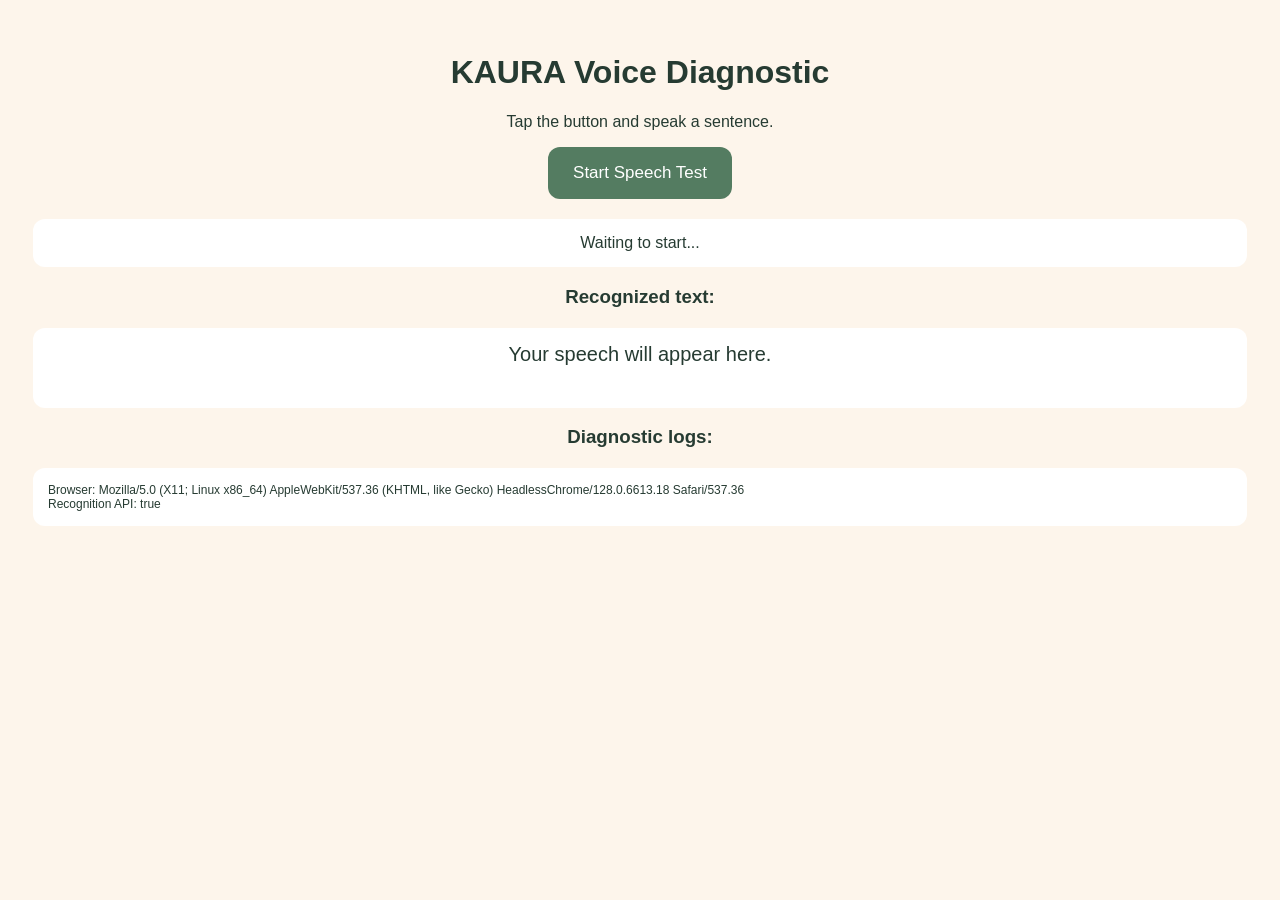
==== templates/stt-test.html @ b36bb2ef "Updated speech" ====
<!DOCTYPE html>
<html lang="en">
<head>
    <meta charset="UTF-8">
    <meta name="viewport" content="width=device-width, initial-scale=1">
    <title>KAURA Speech Test</title>
    <style>
        body {
            font-family: Arial, sans-serif;
            background: #fdf5eb;
            color: #263b32;
            padding: 25px;
            text-align: center;
        }

        button {
            padding: 16px 25px;
            background: #547c61;
            color: white;
            border: 0;
            border-radius: 12px;
            font-size: 17px;
        }

        #status, #result, #logs {
            margin-top: 20px;
            padding: 15px;
            background: white;
            border-radius: 12px;
            overflow-wrap: anywhere;
        }

        #result {
            min-height: 50px;
            font-size: 20px;
        }

        #logs {
            text-align: left;
            font-size: 12px;
            white-space: pre-wrap;
        }
    </style>
</head>
<body>

    <h1>KAURA Voice Diagnostic</h1>

    <p>Tap the button and speak a sentence.</p>

    <button id="start">Start Speech Test</button>

    <div id="status">Waiting to start...</div>

    <h3>Recognized text:</h3>
    <div id="result">Your speech will appear here.</div>

    <h3>Diagnostic logs:</h3>
    <div id="logs"></div>

<script>
const statusBox = document.getElementById("status");
const resultBox = document.getElementById("result");
const logsBox = document.getElementById("logs");

function log(message) {
    console.log(message);
    logsBox.textContent += message + "\n";
}

const Recognition =
    window.SpeechRecognition ||
    window.webkitSpeechRecognition;

log("Browser: " + navigator.userAgent);
log("Recognition API: " + Boolean(Recognition));

if (!Recognition) {
    statusBox.textContent =
        "Speech Recognition API NOT SUPPORTED";
} else {

    const recognition = new Recognition();

    recognition.lang = "en-IN";
    recognition.continuous = false;
    recognition.interimResults = true;

    recognition.onstart = () => {
        statusBox.textContent = "Microphone started. Speak now.";
        log("EVENT: onstart");
    };

    recognition.onaudiostart = () => {
        log("EVENT: onaudiostart");
    };

    recognition.onsoundstart = () => {
        log("EVENT: onsoundstart");
    };

    recognition.onspeechstart = () => {
        log("EVENT: onspeechstart");
    };

    recognition.onresult = (event) => {

        let text = "";

        for (let i = event.resultIndex;
             i < event.results.length; i++) {

            text += event.results[i][0].transcript + " ";

        }

        resultBox.textContent = text;

        log("TRANSCRIPT: " + text);
    };

    recognition.onerror = (event) => {
        statusBox.textContent =
            "Recognition error: " + event.error;

        log("ERROR: " + event.error);
    };

    recognition.onend = () => {
        log("EVENT: onend");
        statusBox.textContent += " | Recognition ended.";
    };

    document.getElementById("start").onclick = () => {

        resultBox.textContent = "Listening...";

        logsBox.textContent = "";

        try {
            recognition.start();
            statusBox.textContent = "Starting...";
        } catch (error) {
            log("START ERROR: " + error.message);
            statusBox.textContent = error.message;
        }
    };
}
</script>

</body>
</html>
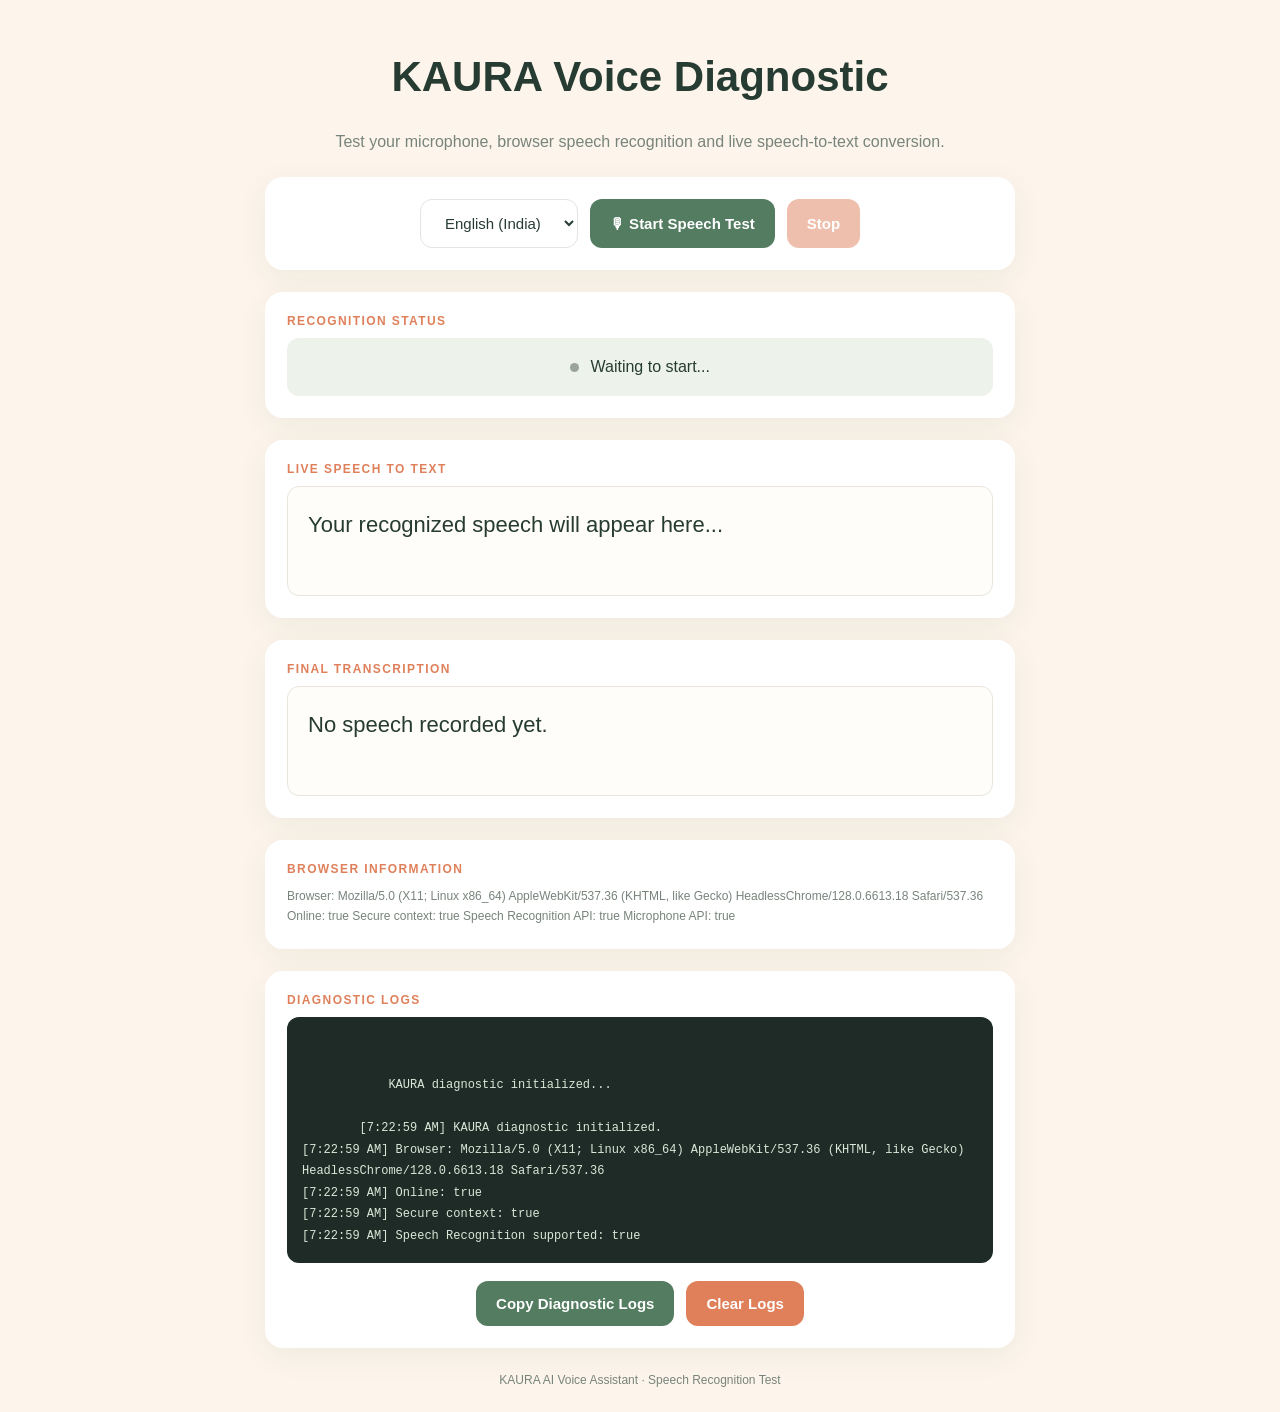
==== commit c79315b6: "Updated stt speech" ====
--- a/templates/stt-test.html
+++ b/templates/stt-test.html
@@ -1,152 +1,904 @@
 
 <!DOCTYPE html>
 <html lang="en">
+
 <head>
     <meta charset="UTF-8">
-    <meta name="viewport" content="width=device-width, initial-scale=1">
-    <title>KAURA Speech Test</title>
+
+    <meta name="viewport"
+          content="width=device-width, initial-scale=1.0">
+
+    <meta name="theme-color" content="#fdf5eb">
+
+    <title>KAURA | Speech Recognition Diagnostic</title>
+
     <style>
+
+        * {
+            box-sizing: border-box;
+        }
+
         body {
+            margin: 0;
+            padding: 25px 16px;
+            min-height: 100vh;
             font-family: Arial, sans-serif;
+            color: #263b32;
             background: #fdf5eb;
-            color: #263b32;
-            padding: 25px;
+        }
+
+        .container {
+            width: min(750px, 100%);
+            margin: auto;
+        }
+
+        h1 {
             text-align: center;
-        }
-
-        button {
-            padding: 16px 25px;
-            background: #547c61;
-            color: white;
+            font-size: clamp(27px, 6vw, 42px);
+        }
+
+        .subtitle {
+            text-align: center;
+            color: #78847b;
+            line-height: 1.6;
+        }
+
+        .panel {
+            margin-top: 22px;
+            padding: 22px;
+            border-radius: 18px;
+            background: white;
+            box-shadow: 0 8px 30px #263b3210;
+        }
+
+        .controls {
+            display: flex;
+            justify-content: center;
+            flex-wrap: wrap;
+            gap: 12px;
+        }
+
+        button, select {
+            padding: 14px 20px;
             border: 0;
             border-radius: 12px;
-            font-size: 17px;
-        }
-
-        #status, #result, #logs {
-            margin-top: 20px;
+            font-size: 15px;
+        }
+
+        button {
+            color: white;
+            background: #547c61;
+            cursor: pointer;
+            font-weight: bold;
+        }
+
+        button:disabled {
+            opacity: .5;
+            cursor: not-allowed;
+        }
+
+        button.stop {
+            background: #df805b;
+        }
+
+        select {
+            border: 1px solid #e4e4e4;
+            background: white;
+            color: #263b32;
+        }
+
+        .status {
+            padding: 17px;
+            border-radius: 12px;
+            background: #edf3eb;
+            text-align: center;
+            line-height: 1.5;
+            overflow-wrap: anywhere;
+        }
+
+        .status.error {
+            background: #fbe8e3;
+            color: #a13f2e;
+        }
+
+        .status.success {
+            background: #e4f2e6;
+            color: #345a42;
+        }
+
+        .result {
+            min-height: 110px;
+            padding: 20px;
+            border: 1px solid #e9e5dc;
+            border-radius: 12px;
+            background: #fffdf9;
+            font-size: 22px;
+            line-height: 1.6;
+            overflow-wrap: anywhere;
+        }
+
+        .label {
+            margin-bottom: 10px;
+            font-size: 12px;
+            font-weight: bold;
+            letter-spacing: 1.4px;
+            color: #df805b;
+        }
+
+        .logs {
+            max-height: 270px;
+            overflow-y: auto;
             padding: 15px;
-            background: white;
             border-radius: 12px;
+            background: #1f2b26;
+            color: #d9e8d9;
+            font-family: monospace;
+            font-size: 12px;
+            line-height: 1.8;
+            white-space: pre-wrap;
             overflow-wrap: anywhere;
         }
 
-        #result {
-            min-height: 50px;
-            font-size: 20px;
-        }
-
-        #logs {
-            text-align: left;
+        .info {
+            color: #78847b;
             font-size: 12px;
-            white-space: pre-wrap;
-        }
+            line-height: 1.7;
+        }
+
+        .dot {
+            display: inline-block;
+            width: 9px;
+            height: 9px;
+            margin-right: 7px;
+            border-radius: 50%;
+            background: #9ba49b;
+        }
+
+        .dot.active {
+            background: #4ca66b;
+            box-shadow: 0 0 0 4px #4ca66b25;
+        }
+
+        footer {
+            margin-top: 25px;
+            color: #78847b;
+            text-align: center;
+            font-size: 12px;
+        }
+
     </style>
+
 </head>
+
 <body>
 
+<div class="container">
+
     <h1>KAURA Voice Diagnostic</h1>
 
-    <p>Tap the button and speak a sentence.</p>
-
-    <button id="start">Start Speech Test</button>
-
-    <div id="status">Waiting to start...</div>
-
-    <h3>Recognized text:</h3>
-    <div id="result">Your speech will appear here.</div>
-
-    <h3>Diagnostic logs:</h3>
-    <div id="logs"></div>
+    <p class="subtitle">
+        Test your microphone, browser speech recognition
+        and live speech-to-text conversion.
+    </p>
+
+
+    <!-- CONTROLS -->
+
+    <section class="panel">
+
+        <div class="controls">
+
+            <select id="language">
+
+                <option value="en-IN">English (India)</option>
+
+                <option value="en-US">English (US)</option>
+
+                <option value="en-GB">English (UK)</option>
+
+                <option value="hi-IN">Hindi</option>
+
+            </select>
+
+            <button id="startButton">
+                🎙 Start Speech Test
+            </button>
+
+            <button id="stopButton" class="stop" disabled>
+                Stop
+            </button>
+
+        </div>
+
+    </section>
+
+
+    <!-- STATUS -->
+
+    <section class="panel">
+
+        <div class="label">RECOGNITION STATUS</div>
+
+        <div class="status" id="status">
+
+            <span class="dot"></span>
+
+            Waiting to start...
+
+        </div>
+
+    </section>
+
+
+    <!-- LIVE TRANSCRIPTION -->
+
+    <section class="panel">
+
+        <div class="label">LIVE SPEECH TO TEXT</div>
+
+        <div class="result" id="result">
+
+            Your recognized speech will appear here...
+
+        </div>
+
+    </section>
+
+
+    <!-- FINAL RESULT -->
+
+    <section class="panel">
+
+        <div class="label">FINAL TRANSCRIPTION</div>
+
+        <div class="result" id="finalResult">
+
+            No speech recorded yet.
+
+        </div>
+
+    </section>
+
+
+    <!-- DIAGNOSTICS -->
+
+    <section class="panel">
+
+        <div class="label">BROWSER INFORMATION</div>
+
+        <div id="browserInfo" class="info"></div>
+
+    </section>
+
+
+    <!-- LOGS -->
+
+    <section class="panel">
+
+        <div class="label">DIAGNOSTIC LOGS</div>
+
+        <div class="logs" id="logs">
+
+            KAURA diagnostic initialized...
+
+        </div>
+
+        <br>
+
+        <div class="controls">
+
+            <button id="copyButton">
+                Copy Diagnostic Logs
+            </button>
+
+            <button id="clearButton" class="stop">
+                Clear Logs
+            </button>
+
+        </div>
+
+    </section>
+
+
+    <footer>
+        KAURA AI Voice Assistant · Speech Recognition Test
+    </footer>
+
+</div>
+
 
 <script>
+
+"use strict";
+
+
+// ======================================
+// ELEMENTS
+// ======================================
+
 const statusBox = document.getElementById("status");
+
 const resultBox = document.getElementById("result");
+
+const finalResultBox =
+    document.getElementById("finalResult");
+
 const logsBox = document.getElementById("logs");
 
-function log(message) {
-    console.log(message);
-    logsBox.textContent += message + "\n";
-}
-
-const Recognition =
+const startButton =
+    document.getElementById("startButton");
+
+const stopButton =
+    document.getElementById("stopButton");
+
+const languageSelect =
+    document.getElementById("language");
+
+const browserInfo =
+    document.getElementById("browserInfo");
+
+
+// ======================================
+// STATE
+// ======================================
+
+const SpeechRecognition =
     window.SpeechRecognition ||
     window.webkitSpeechRecognition;
 
+let recognition = null;
+
+let isRunning = false;
+
+let isStarting = false;
+
+let finalTranscript = "";
+
+let startTimer = null;
+
+
+// ======================================
+// LOGGING
+// ======================================
+
+function log(message) {
+
+    const time = new Date().toLocaleTimeString();
+
+    const line = `[${time}] ${message}`;
+
+    console.log(line);
+
+    logsBox.textContent += line + "\n";
+
+    logsBox.scrollTop = logsBox.scrollHeight;
+
+}
+
+
+function setStatus(message, type = "") {
+
+    statusBox.className = "status";
+
+    if (type) {
+        statusBox.classList.add(type);
+    }
+
+    statusBox.innerHTML = "";
+
+    const dot = document.createElement("span");
+
+    dot.className = "dot";
+
+    if (type === "success") {
+        dot.classList.add("active");
+    }
+
+    statusBox.appendChild(dot);
+
+    statusBox.appendChild(
+        document.createTextNode(message)
+    );
+
+}
+
+
+// ======================================
+// BROWSER INFORMATION
+// ======================================
+
+browserInfo.textContent =
+    "Browser: " + navigator.userAgent +
+    "\nOnline: " + navigator.onLine +
+    "\nSecure context: " + window.isSecureContext +
+    "\nSpeech Recognition API: " + Boolean(SpeechRecognition) +
+    "\nMicrophone API: " +
+    Boolean(navigator.mediaDevices?.getUserMedia);
+
+
+log("KAURA diagnostic initialized.");
+
 log("Browser: " + navigator.userAgent);
-log("Recognition API: " + Boolean(Recognition));
-
-if (!Recognition) {
-    statusBox.textContent =
-        "Speech Recognition API NOT SUPPORTED";
-} else {
-
-    const recognition = new Recognition();
-
-    recognition.lang = "en-IN";
-    recognition.continuous = false;
-    recognition.interimResults = true;
-
-    recognition.onstart = () => {
-        statusBox.textContent = "Microphone started. Speak now.";
-        log("EVENT: onstart");
+
+log("Online: " + navigator.onLine);
+
+log("Secure context: " + window.isSecureContext);
+
+log("Speech Recognition supported: " + Boolean(SpeechRecognition));
+
+
+// ======================================
+// CHECK SUPPORT
+// ======================================
+
+if (!SpeechRecognition) {
+
+    setStatus(
+        "Speech Recognition API is not supported by this browser.",
+        "error"
+    );
+
+    startButton.disabled = true;
+
+    log("ERROR: Speech Recognition API unavailable.");
+
+}
+
+
+// ======================================
+// CREATE RECOGNITION
+// ======================================
+
+function createRecognition() {
+
+    const r = new SpeechRecognition();
+
+    r.lang = languageSelect.value;
+
+    r.continuous = false;
+
+    r.interimResults = true;
+
+    r.maxAlternatives = 3;
+
+    return r;
+
+}
+
+
+// ======================================
+// START RECOGNITION
+// ======================================
+
+function startTest() {
+
+    if (!SpeechRecognition) {
+        return;
+    }
+
+    if (isRunning || isStarting) {
+
+        log("Recognition is already running or starting.");
+
+        return;
+
+    }
+
+    if (!navigator.onLine) {
+
+        setStatus(
+            "Internet connection unavailable.",
+            "error"
+        );
+
+        return;
+
+    }
+
+    finalTranscript = "";
+
+    resultBox.textContent = "Listening...";
+
+    finalResultBox.textContent = "Waiting for final speech...";
+
+    logsBox.textContent = "";
+
+    isStarting = true;
+
+    startButton.disabled = true;
+
+    stopButton.disabled = false;
+
+    const currentRecognition = createRecognition();
+
+    recognition = currentRecognition;
+
+
+    currentRecognition.onstart = () => {
+
+        if (recognition !== currentRecognition) return;
+
+        isStarting = false;
+
+        isRunning = true;
+
+        setStatus(
+            "Microphone active. Speak now.",
+            "success"
+        );
+
+        log("EVENT: recognition started.");
+
     };
 
-    recognition.onaudiostart = () => {
-        log("EVENT: onaudiostart");
+
+    currentRecognition.onaudiostart = () => {
+
+        log("EVENT: microphone audio started.");
+
     };
 
-    recognition.onsoundstart = () => {
-        log("EVENT: onsoundstart");
+
+    currentRecognition.onsoundstart = () => {
+
+        log("EVENT: sound detected.");
+
     };
 
-    recognition.onspeechstart = () => {
-        log("EVENT: onspeechstart");
+
+    currentRecognition.onspeechstart = () => {
+
+        log("EVENT: speech detected.");
+
+        setStatus(
+            "Speech detected. Keep speaking.",
+            "success"
+        );
+
     };
 
-    recognition.onresult = (event) => {
-
-        let text = "";
-
-        for (let i = event.resultIndex;
-             i < event.results.length; i++) {
-
-            text += event.results[i][0].transcript + " ";
-
-        }
-
-        resultBox.textContent = text;
-
-        log("TRANSCRIPT: " + text);
+
+    currentRecognition.onresult = (event) => {
+
+        let interimTranscript = "";
+
+        for (
+            let i = event.resultIndex;
+            i < event.results.length;
+            i++
+        ) {
+
+            const result = event.results[i];
+
+            const transcript =
+                result[0].transcript.trim();
+
+            if (result.isFinal) {
+
+                finalTranscript += transcript + " ";
+
+                log("FINAL TRANSCRIPT: " + transcript);
+
+            } else {
+
+                interimTranscript += transcript + " ";
+
+                log("INTERIM TRANSCRIPT: " + transcript);
+
+            }
+
+        }
+
+
+        const liveText =
+            (finalTranscript + interimTranscript).trim();
+
+        resultBox.textContent =
+            liveText || "Listening...";
+
+        if (finalTranscript.trim()) {
+
+            finalResultBox.textContent =
+                finalTranscript.trim();
+
+        }
+
     };
 
-    recognition.onerror = (event) => {
-        statusBox.textContent =
-            "Recognition error: " + event.error;
-
-        log("ERROR: " + event.error);
+
+    currentRecognition.onerror = (event) => {
+
+        log("RECOGNITION ERROR: " + event.error);
+
+        if (event.message) {
+            log("ERROR MESSAGE: " + event.message);
+        }
+
+        const errors = {
+
+            "not-allowed":
+                "Microphone or speech recognition permission denied.",
+
+            "service-not-allowed":
+                "Browser speech recognition service is blocked.",
+
+            "no-speech":
+                "No speech detected. Speak closer to the microphone.",
+
+            "network":
+                "Speech recognition network error. Check internet.",
+
+            "audio-capture":
+                "No microphone detected.",
+
+            "language-not-supported":
+                "Selected language is unavailable.",
+
+            "aborted":
+                "Recognition was interrupted."
+
+        };
+
+        setStatus(
+            errors[event.error] ||
+            "Recognition error: " + event.error,
+            "error"
+        );
+
     };
 
-    recognition.onend = () => {
-        log("EVENT: onend");
-        statusBox.textContent += " | Recognition ended.";
+
+    currentRecognition.onend = () => {
+
+        if (recognition !== currentRecognition) return;
+
+        isRunning = false;
+
+        isStarting = false;
+
+        recognition = null;
+
+        startButton.disabled = false;
+
+        stopButton.disabled = true;
+
+        clearTimeout(startTimer);
+
+        if (finalTranscript.trim()) {
+
+            finalResultBox.textContent =
+                finalTranscript.trim();
+
+            setStatus(
+                "Speech successfully converted into text.",
+                "success"
+            );
+
+        } else {
+
+            setStatus(
+                "Recognition ended without a final transcript. Check logs.",
+                "error"
+            );
+
+        }
+
+        log("EVENT: recognition ended.");
+
     };
 
-    document.getElementById("start").onclick = () => {
-
-        resultBox.textContent = "Listening...";
+
+    try {
+
+        log("Starting speech recognition...");
+
+        currentRecognition.start();
+
+        // Safety timeout if the browser never fires onstart.
+        startTimer = setTimeout(() => {
+
+            if (
+                recognition === currentRecognition &&
+                isStarting
+            ) {
+
+                log("WARNING: Recognition start timed out.");
+
+                isStarting = false;
+
+                try {
+                    currentRecognition.abort();
+                } catch (_) {}
+
+                if (recognition === currentRecognition) {
+                    recognition = null;
+                }
+
+                startButton.disabled = false;
+
+                stopButton.disabled = true;
+
+                setStatus(
+                    "Recognition failed to start. Check browser support.",
+                    "error"
+                );
+
+            }
+
+        }, 10000);
+
+    } catch (error) {
+
+        clearTimeout(startTimer);
+
+        isRunning = false;
+
+        isStarting = false;
+
+        recognition = null;
+
+        startButton.disabled = false;
+
+        stopButton.disabled = true;
+
+        log("START ERROR: " + error.message);
+
+        setStatus(error.message, "error");
+
+    }
+
+}
+
+
+// ======================================
+// STOP RECOGNITION
+// ======================================
+
+function stopTest() {
+
+    clearTimeout(startTimer);
+
+    if (!recognition) return;
+
+    const current = recognition;
+
+    log("Stopping recognition...");
+
+    recognition = null;
+
+    isRunning = false;
+
+    isStarting = false;
+
+    startButton.disabled = false;
+
+    stopButton.disabled = true;
+
+    try {
+
+        current.stop();
+
+    } catch (error) {
+
+        log("STOP ERROR: " + error.message);
+
+    }
+
+    setStatus("Recognition stopped.");
+
+}
+
+
+// ======================================
+// BUTTON EVENTS
+// ======================================
+
+startButton.addEventListener(
+    "click",
+    startTest
+);
+
+stopButton.addEventListener(
+    "click",
+    stopTest
+);
+
+
+// ======================================
+// LANGUAGE CHANGE
+// ======================================
+
+languageSelect.addEventListener(
+    "change",
+    () => {
+
+        log("Language selected: " + languageSelect.value);
+
+    }
+);
+
+
+// ======================================
+// COPY LOGS
+// ======================================
+
+document.getElementById("copyButton")
+    .addEventListener("click", async () => {
+
+        try {
+
+            await navigator.clipboard.writeText(
+                logsBox.textContent
+            );
+
+            setStatus(
+                "Diagnostic logs copied.",
+                "success"
+            );
+
+        } catch (error) {
+
+            log("COPY ERROR: " + error.message);
+
+        }
+
+    });
+
+
+// ======================================
+// CLEAR LOGS
+// ======================================
+
+document.getElementById("clearButton")
+    .addEventListener("click", () => {
 
         logsBox.textContent = "";
 
+        log("Logs cleared.");
+
+    });
+
+
+// ======================================
+// NETWORK STATUS
+// ======================================
+
+window.addEventListener("offline", () => {
+
+    log("NETWORK: Browser went offline.");
+
+    setStatus("Internet connection lost.", "error");
+
+});
+
+
+window.addEventListener("online", () => {
+
+    log("NETWORK: Browser is online again.");
+
+    setStatus("Internet connection restored.", "success");
+
+});
+
+
+// ======================================
+// PAGE CLEANUP
+// ======================================
+
+window.addEventListener("pagehide", () => {
+
+    clearTimeout(startTimer);
+
+    if (recognition) {
+
         try {
-            recognition.start();
-            statusBox.textContent = "Starting...";
-        } catch (error) {
-            log("START ERROR: " + error.message);
-            statusBox.textContent = error.message;
-        }
-    };
-}
+            recognition.abort();
+        } catch (_) {}
+
+    }
+
+});
+
 </script>
 
 </body>
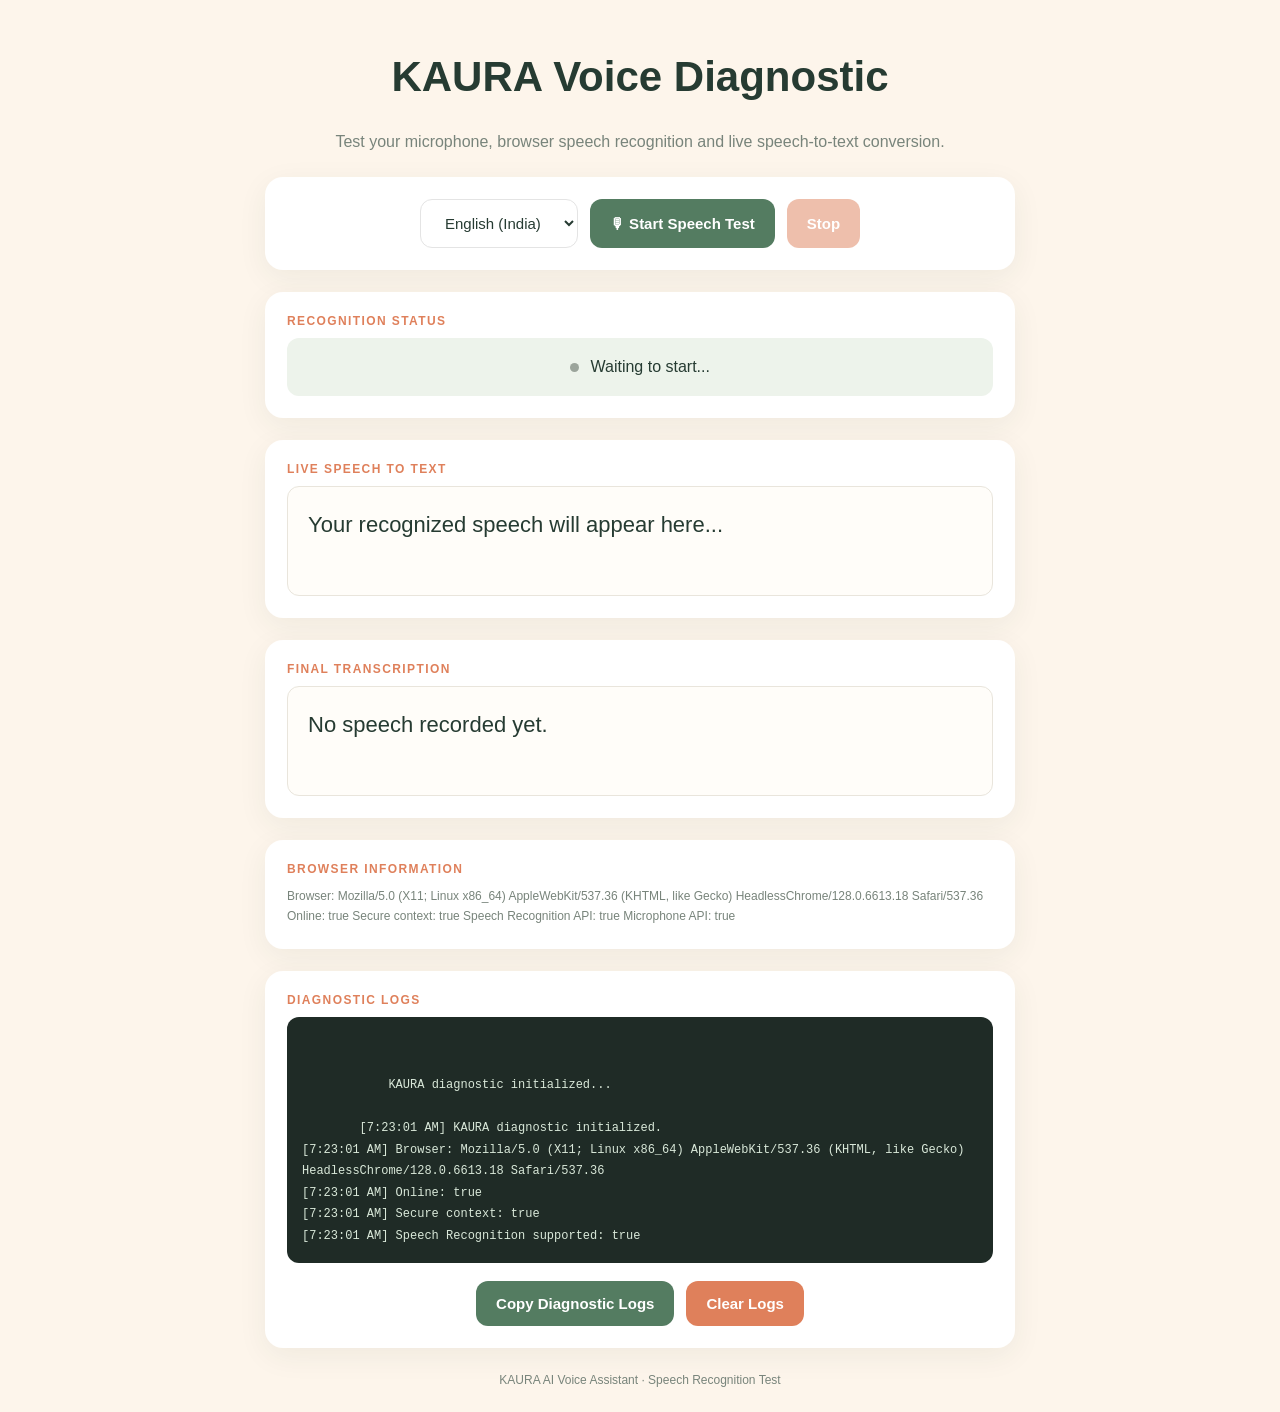
==== commit 2088a833: "Updated stt speech text" ====
--- a/templates/stt-test.html
+++ b/templates/stt-test.html
@@ -455,7 +455,7 @@
 
     r.lang = languageSelect.value;
 
-    r.continuous = false;
+    r.continuous = true;
 
     r.interimResults = true;
 
@@ -756,35 +756,17 @@
 
 function stopTest() {
 
-    clearTimeout(startTimer);
-
     if (!recognition) return;
 
     const current = recognition;
 
     log("Stopping recognition...");
 
-    recognition = null;
-
-    isRunning = false;
-
-    isStarting = false;
-
-    startButton.disabled = false;
-
-    stopButton.disabled = true;
-
     try {
-
         current.stop();
-
     } catch (error) {
-
         log("STOP ERROR: " + error.message);
-
     }
-
-    setStatus("Recognition stopped.");
 
 }
 
